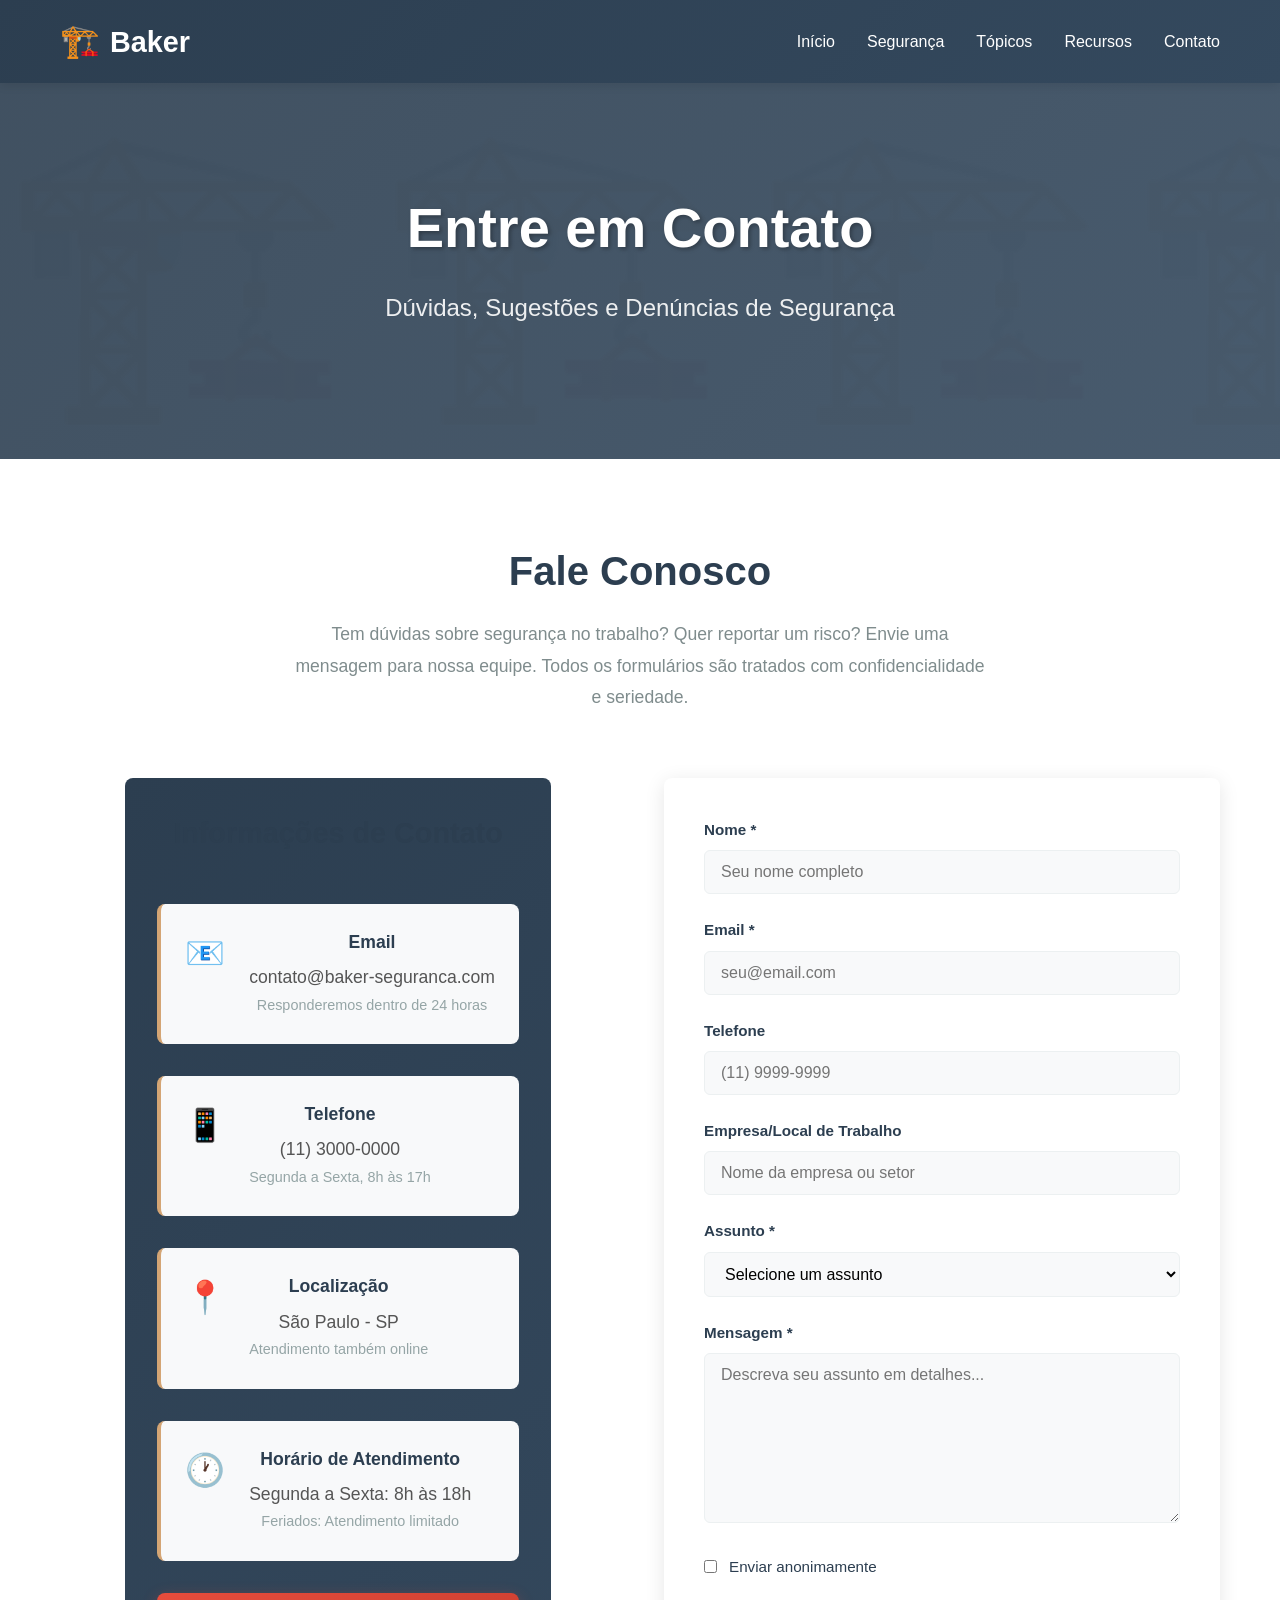
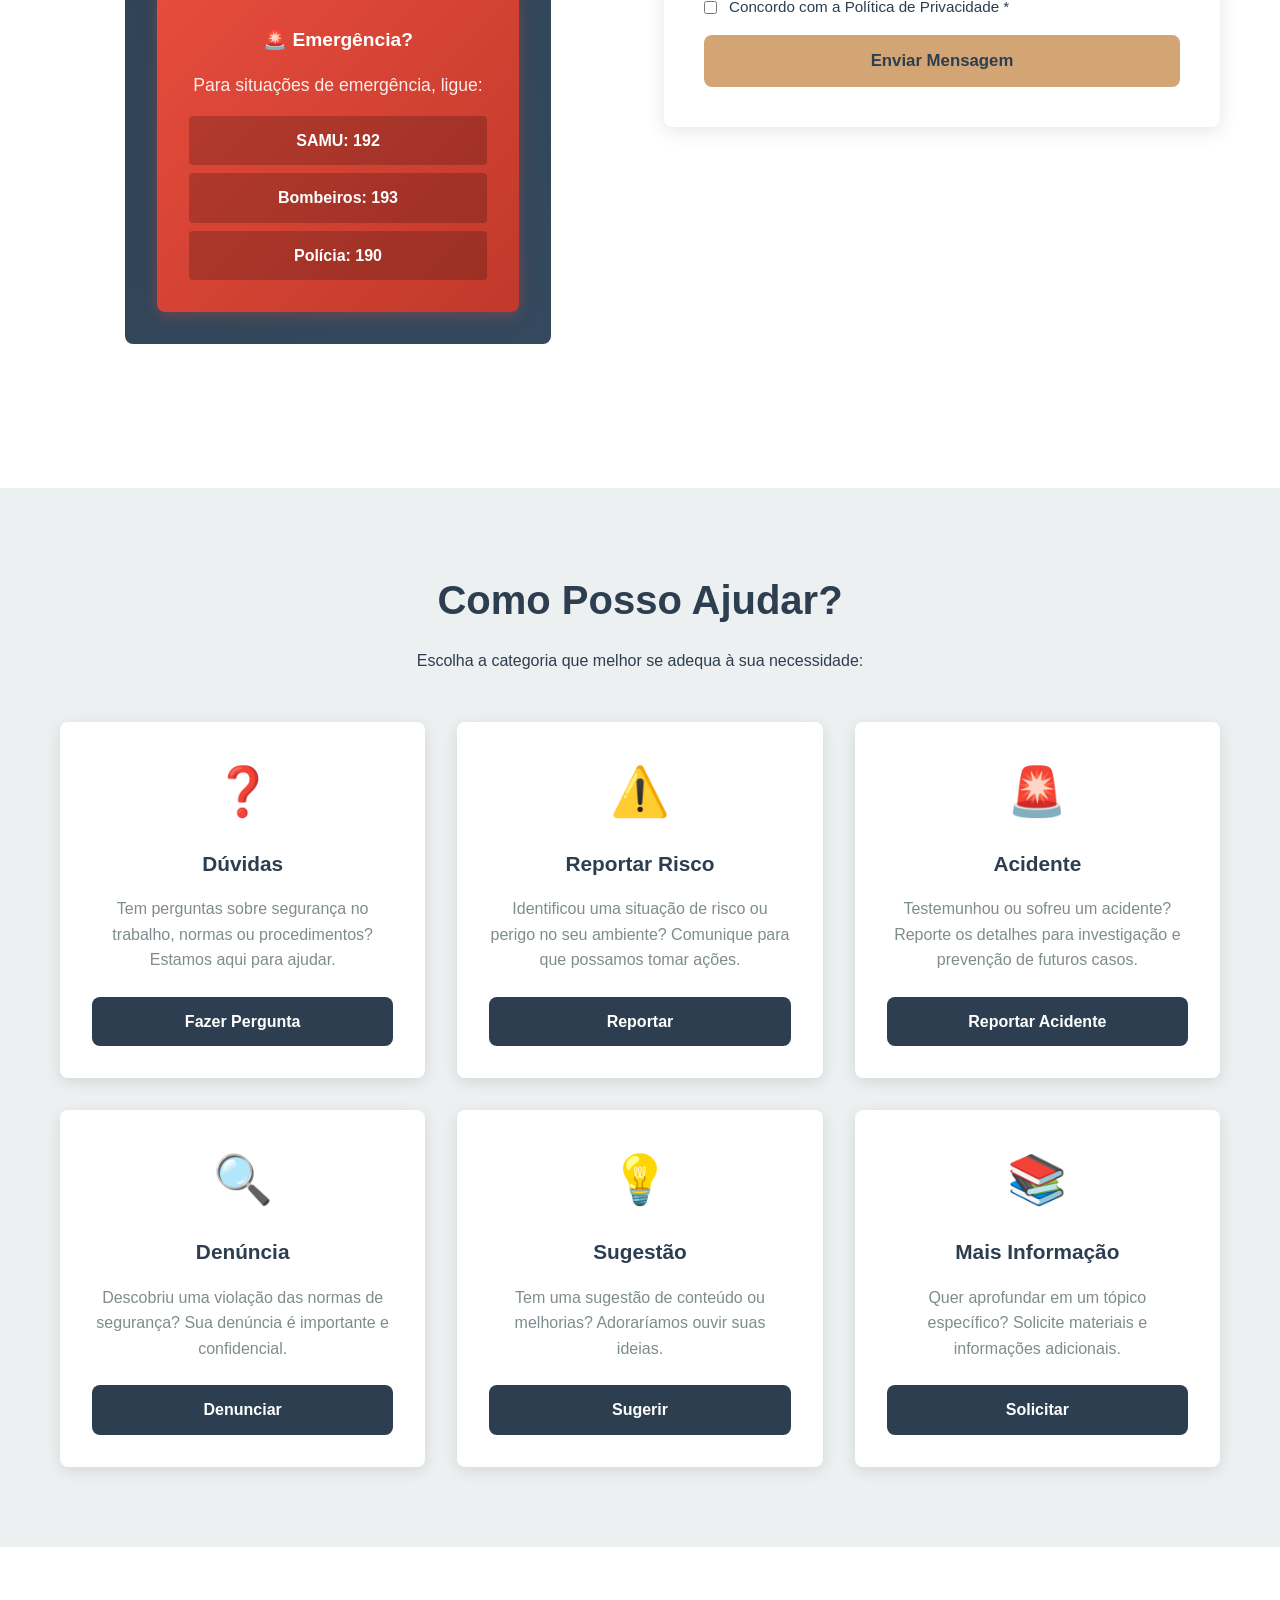
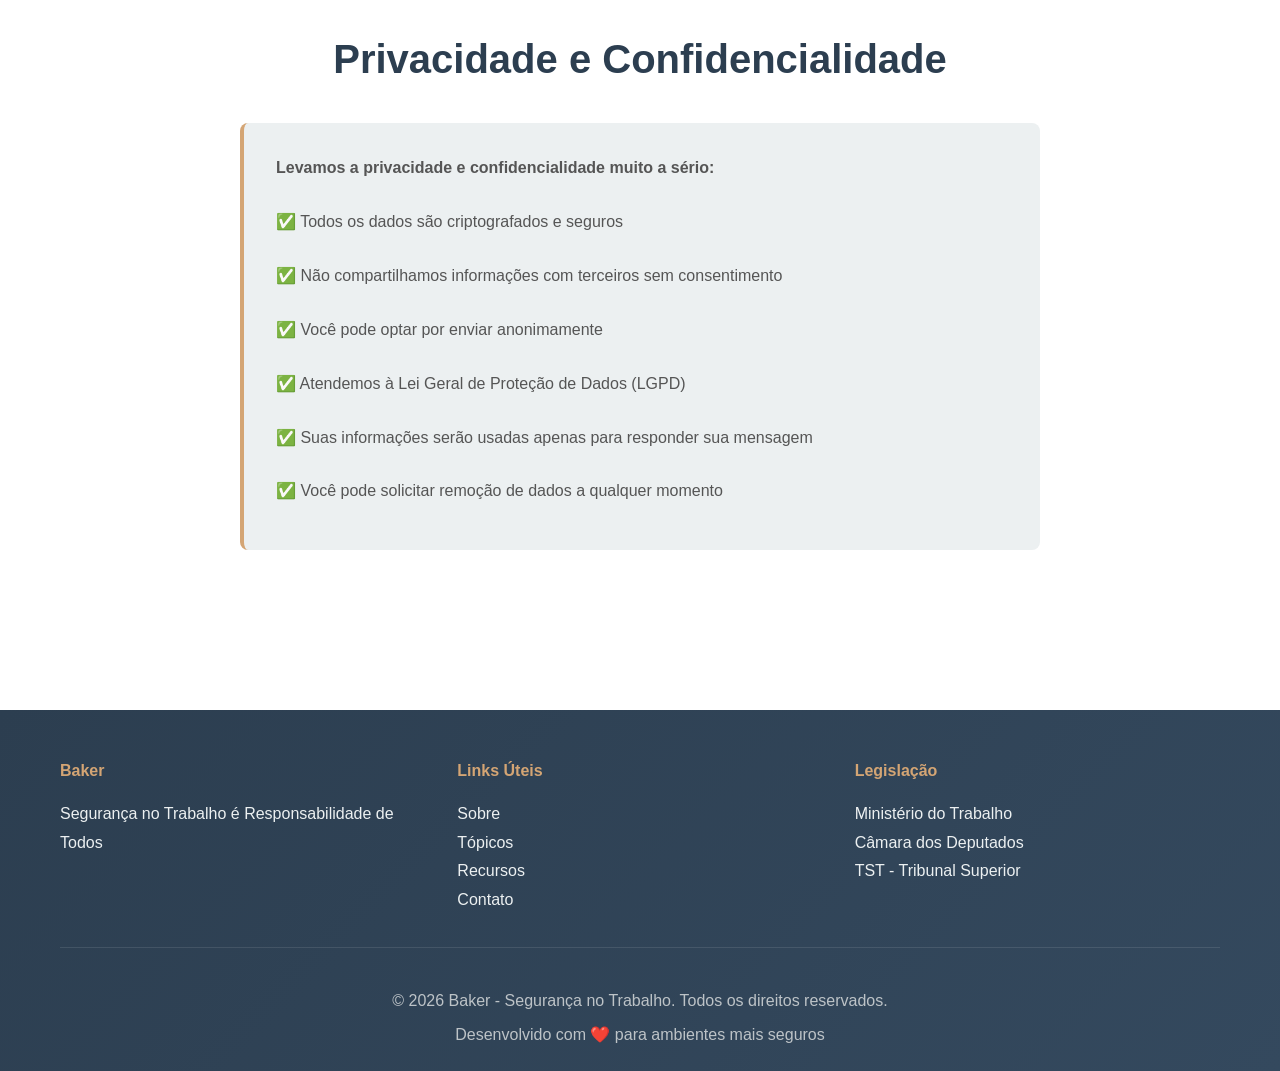
==== contato.html @ dd9f5e6d "Criar página de contato com formulário e informações" ====
<!DOCTYPE html>
<html lang="pt-BR">
<head>
    <meta charset="UTF-8">
    <meta name="viewport" content="width=device-width, initial-scale=1.0">
    <meta name="description" content="Entre em Contato - Dúvidas, Denúncias e Sugestões sobre Segurança no Trabalho">
    <title>Contato | Baker</title>
    <link rel="stylesheet" href="styles.css">
    <link rel="icon" type="image/svg+xml" href="data:image/svg+xml,<svg xmlns='http://www.w3.org/2000/svg' viewBox='0 0 100 100'><text y='75' font-size='75' fill='%23d4a574'>🏗️</text></svg>">
</head>
<body>
    <!-- Navegação -->
    <nav class="navbar">
        <div class="container">
            <div class="nav-brand">
                <span class="logo-icon">🏗️</span>
                <h1>Baker</h1>
            </div>
            <ul class="nav-menu">
                <li><a href="index.html">Início</a></li>
                <li><a href="seguranca.html">Segurança</a></li>
                <li><a href="topicos.html">Tópicos</a></li>
                <li><a href="recursos.html">Recursos</a></li>
                <li><a href="contato.html">Contato</a></li>
            </ul>
        </div>
    </nav>

    <!-- Hero Section -->
    <section class="hero">
        <div class="hero-content">
            <h2>Entre em Contato</h2>
            <p>Dúvidas, Sugestões e Denúncias de Segurança</p>
        </div>
    </section>

    <!-- Conteúdo Principal -->
    <section class="contact-content">
        <div class="container">
            <div class="contact-intro">
                <h1>Fale Conosco</h1>
                <p>Tem dúvidas sobre segurança no trabalho? Quer reportar um risco? Envie uma mensagem para nossa equipe. Todos os formulários são tratados com confidencialidade e seriedade.</p>
            </div>

            <div class="contact-wrapper">
                <!-- Coluna de Contato -->
                <div class="contact-info">
                    <h2>Informações de Contato</h2>
                    
                    <div class="info-item">
                        <span class="info-icon">📧</span>
                        <div class="info-text">
                            <h3>Email</h3>
                            <p>contato@baker-seguranca.com</p>
                            <p class="small">Responderemos dentro de 24 horas</p>
                        </div>
                    </div>

                    <div class="info-item">
                        <span class="info-icon">📱</span>
                        <div class="info-text">
                            <h3>Telefone</h3>
                            <p>(11) 3000-0000</p>
                            <p class="small">Segunda a Sexta, 8h às 17h</p>
                        </div>
                    </div>

                    <div class="info-item">
                        <span class="info-icon">📍</span>
                        <div class="info-text">
                            <h3>Localização</h3>
                            <p>São Paulo - SP</p>
                            <p class="small">Atendimento também online</p>
                        </div>
                    </div>

                    <div class="info-item">
                        <span class="info-icon">🕐</span>
                        <div class="info-text">
                            <h3>Horário de Atendimento</h3>
                            <p>Segunda a Sexta: 8h às 18h</p>
                            <p class="small">Feriados: Atendimento limitado</p>
                        </div>
                    </div>

                    <div class="info-emergency">
                        <h3>🚨 Emergência?</h3>
                        <p>Para situações de emergência, ligue:</p>
                        <div class="emergency-numbers">
                            <div><strong>SAMU:</strong> 192</div>
                            <div><strong>Bombeiros:</strong> 193</div>
                            <div><strong>Polícia:</strong> 190</div>
                        </div>
                    </div>
                </div>

                <!-- Formulário de Contato -->
                <div class="contact-form-wrapper">
                    <form id="contactForm" class="contact-form" onsubmit="handleFormSubmit(event)">
                        <div class="form-group">
                            <label for="name">Nome *</label>
                            <input 
                                type="text" 
                                id="name" 
                                name="name" 
                                placeholder="Seu nome completo" 
                                required
                            >
                        </div>

                        <div class="form-group">
                            <label for="email">Email *</label>
                            <input 
                                type="email" 
                                id="email" 
                                name="email" 
                                placeholder="seu@email.com" 
                                required
                            >
                        </div>

                        <div class="form-group">
                            <label for="phone">Telefone</label>
                            <input 
                                type="tel" 
                                id="phone" 
                                name="phone" 
                                placeholder="(11) 9999-9999"
                            >
                        </div>

                        <div class="form-group">
                            <label for="company">Empresa/Local de Trabalho</label>
                            <input 
                                type="text" 
                                id="company" 
                                name="company" 
                                placeholder="Nome da empresa ou setor"
                            >
                        </div>

                        <div class="form-group">
                            <label for="subject">Assunto *</label>
                            <select id="subject" name="subject" required>
                                <option value="">Selecione um assunto</option>
                                <option value="duvida">Dúvida sobre Segurança</option>
                                <option value="risco">Reportar Risco/Perigo</option>
                                <option value="acidente">Relatar Acidente</option>
                                <option value="denuncia">Denúncia de Irregularidade</option>
                                <option value="sugestao">Sugestão de Conteúdo</option>
                                <option value="informacao">Solicitar Informação</option>
                                <option value="outro">Outro</option>
                            </select>
                        </div>

                        <div class="form-group">
                            <label for="message">Mensagem *</label>
                            <textarea 
                                id="message" 
                                name="message" 
                                placeholder="Descreva seu assunto em detalhes..." 
                                rows="8"
                                required
                            ></textarea>
                        </div>

                        <div class="form-group checkbox">
                            <input 
                                type="checkbox" 
                                id="anonymous" 
                                name="anonymous"
                            >
                            <label for="anonymous">Enviar anonimamente</label>
                        </div>

                        <div class="form-group checkbox">
                            <input 
                                type="checkbox" 
                                id="privacy" 
                                name="privacy" 
                                required
                            >
                            <label for="privacy">Concordo com a Política de Privacidade *</label>
                        </div>

                        <button type="submit" class="btn btn-primary btn-submit">Enviar Mensagem</button>
                    </form>

                    <div id="successMessage" class="success-message" style="display: none;">
                        <h3>✅ Mensagem Enviada com Sucesso!</h3>
                        <p>Obrigado pelo contato. Responderemos em breve.</p>
                    </div>
                </div>
            </div>
        </div>
    </section>

    <!-- Tipos de Contato -->
    <section class="contact-types">
        <div class="container">
            <h2>Como Posso Ajudar?</h2>
            <p class="intro-text">Escolha a categoria que melhor se adequa à sua necessidade:</p>

            <div class="contact-types-grid">
                <div class="contact-type-card">
                    <span class="type-icon">❓</span>
                    <h3>Dúvidas</h3>
                    <p>Tem perguntas sobre segurança no trabalho, normas ou procedimentos? Estamos aqui para ajudar.</p>
                    <a href="#contactForm" class="btn btn-secondary">Fazer Pergunta</a>
                </div>

                <div class="contact-type-card">
                    <span class="type-icon">⚠️</span>
                    <h3>Reportar Risco</h3>
                    <p>Identificou uma situação de risco ou perigo no seu ambiente? Comunique para que possamos tomar ações.</p>
                    <a href="#contactForm" class="btn btn-secondary">Reportar</a>
                </div>

                <div class="contact-type-card">
                    <span class="type-icon">🚨</span>
                    <h3>Acidente</h3>
                    <p>Testemunhou ou sofreu um acidente? Reporte os detalhes para investigação e prevenção de futuros casos.</p>
                    <a href="#contactForm" class="btn btn-secondary">Reportar Acidente</a>
                </div>

                <div class="contact-type-card">
                    <span class="type-icon">🔍</span>
                    <h3>Denúncia</h3>
                    <p>Descobriu uma violação das normas de segurança? Sua denúncia é importante e confidencial.</p>
                    <a href="#contactForm" class="btn btn-secondary">Denunciar</a>
                </div>

                <div class="contact-type-card">
                    <span class="type-icon">💡</span>
                    <h3>Sugestão</h3>
                    <p>Tem uma sugestão de conteúdo ou melhorias? Adoraríamos ouvir suas ideias.</p>
                    <a href="#contactForm" class="btn btn-secondary">Sugerir</a>
                </div>

                <div class="contact-type-card">
                    <span class="type-icon">📚</span>
                    <h3>Mais Informação</h3>
                    <p>Quer aprofundar em um tópico específico? Solicite materiais e informações adicionais.</p>
                    <a href="#contactForm" class="btn btn-secondary">Solicitar</a>
                </div>
            </div>
        </div>
    </section>

    <!-- Política de Privacidade -->
    <section class="privacy-section">
        <div class="container">
            <h2>Privacidade e Confidencialidade</h2>
            <div class="privacy-content">
                <p>Levamos a privacidade e confidencialidade muito a sério:</p>
                <ul>
                    <li>✅ Todos os dados são criptografados e seguros</li>
                    <li>✅ Não compartilhamos informações com terceiros sem consentimento</li>
                    <li>✅ Você pode optar por enviar anonimamente</li>
                    <li>✅ Atendemos à Lei Geral de Proteção de Dados (LGPD)</li>
                    <li>✅ Suas informações serão usadas apenas para responder sua mensagem</li>
                    <li>✅ Você pode solicitar remoção de dados a qualquer momento</li>
                </ul>
            </div>
        </div>
    </section>

    <!-- Footer -->
    <footer class="footer">
        <div class="container">
            <div class="footer-content">
                <div class="footer-section">
                    <h4>Baker</h4>
                    <p>Segurança no Trabalho é Responsabilidade de Todos</p>
                </div>
                
                <div class="footer-section">
                    <h4>Links Úteis</h4>
                    <ul>
                        <li><a href="index.html">Sobre</a></li>
                        <li><a href="topicos.html">Tópicos</a></li>
                        <li><a href="recursos.html">Recursos</a></li>
                        <li><a href="contato.html">Contato</a></li>
                    </ul>
                </div>
                
                <div class="footer-section">
                    <h4>Legislação</h4>
                    <ul>
                        <li><a href="https://www.gov.br/trabalho" target="_blank">Ministério do Trabalho</a></li>
                        <li><a href="https://www.camara.leg.br" target="_blank">Câmara dos Deputados</a></li>
                        <li><a href="https://www.tst.jus.br" target="_blank">TST - Tribunal Superior</a></li>
                    </ul>
                </div>
            </div>
            
            <div class="footer-bottom">
                <p>&copy; 2026 Baker - Segurança no Trabalho. Todos os direitos reservados.</p>
                <p>Desenvolvido com ❤️ para ambientes mais seguros</p>
            </div>
        </div>
    </footer>

    <style>
        .contact-content {
            padding: 80px 20px;
            background: white;
        }

        .contact-intro {
            text-align: center;
            margin-bottom: 4rem;
        }

        .contact-intro h1 {
            font-size: 2.5rem;
            color: var(--secondary-color);
            margin-bottom: 1rem;
        }

        .contact-intro p {
            font-size: 1.1rem;
            color: #7f8c8d;
            max-width: 700px;
            margin: 0 auto;
            line-height: 1.8;
        }

        .contact-wrapper {
            display: grid;
            grid-template-columns: 1fr 1fr;
            gap: 3rem;
            margin-bottom: 4rem;
        }

        .contact-info {
            display: flex;
            flex-direction: column;
            gap: 2rem;
        }

        .contact-info h2 {
            font-size: 1.8rem;
            color: var(--secondary-color);
            margin-bottom: 1rem;
        }

        .info-item {
            display: flex;
            gap: 1.5rem;
            padding: 1.5rem;
            background: #f8f9fa;
            border-radius: var(--border-radius);
            border-left: 4px solid var(--primary-color);
            transition: var(--transition);
        }

        .info-item:hover {
            background: #ecf0f1;
            transform: translateX(5px);
        }

        .info-icon {
            font-size: 2rem;
            flex-shrink: 0;
        }

        .info-text h3 {
            color: var(--secondary-color);
            margin-bottom: 0.5rem;
            font-size: 1.1rem;
        }

        .info-text p {
            color: #555;
            margin: 0.25rem 0;
            line-height: 1.5;
        }

        .info-text .small {
            font-size: 0.9rem;
            color: #95a5a6;
        }

        .info-emergency {
            background: linear-gradient(135deg, #e74c3c, #c0392b);
            color: white;
            padding: 2rem;
            border-radius: var(--border-radius);
            box-shadow: 0 4px 15px rgba(231, 76, 60, 0.3);
        }

        .info-emergency h3 {
            color: white;
            margin-bottom: 1rem;
            font-size: 1.2rem;
        }

        .info-emergency p {
            color: rgba(255, 255, 255, 0.9);
            margin-bottom: 1rem;
        }

        .emergency-numbers {
            display: flex;
            flex-direction: column;
            gap: 0.5rem;
        }

        .emergency-numbers div {
            background: rgba(0, 0, 0, 0.2);
            padding: 0.75rem;
            border-radius: 4px;
            font-weight: 600;
        }

        .contact-form-wrapper {
            position: relative;
        }

        .contact-form {
            background: white;
            padding: 2.5rem;
            border-radius: var(--border-radius);
            box-shadow: 0 4px 20px rgba(0, 0, 0, 0.1);
        }

        .form-group {
            margin-bottom: 1.5rem;
        }

        .form-group label {
            display: block;
            margin-bottom: 0.5rem;
            color: var(--secondary-color);
            font-weight: 600;
            font-size: 0.95rem;
        }

        .form-group input,
        .form-group textarea,
        .form-group select {
            width: 100%;
            padding: 0.75rem 1rem;
            border: 1px solid #ecf0f1;
            border-radius: 6px;
            font-family: inherit;
            font-size: 1rem;
            transition: var(--transition);
            background: #f8f9fa;
        }

        .form-group input:focus,
        .form-group textarea:focus,
        .form-group select:focus {
            outline: none;
            border-color: var(--primary-color);
            background: white;
            box-shadow: 0 0 0 3px rgba(212, 165, 116, 0.1);
        }

        .form-group.checkbox {
            display: flex;
            align-items: center;
            gap: 0.75rem;
            margin-bottom: 1rem;
        }

        .form-group.checkbox input {
            width: auto;
            margin: 0;
            cursor: pointer;
        }

        .form-group.checkbox label {
            margin: 0;
            cursor: pointer;
            font-weight: 400;
        }

        .btn-submit {
            width: 100%;
            padding: 1rem;
            font-size: 1.05rem;
            font-weight: 600;
            cursor: pointer;
        }

        .success-message {
            background: linear-gradient(135deg, #2ecc71, #27ae60);
            color: white;
            padding: 2rem;
            border-radius: var(--border-radius);
            text-align: center;
            animation: slideIn 0.5s ease-out;
        }

        .success-message h3 {
            font-size: 1.5rem;
            margin-bottom: 0.5rem;
            color: white;
        }

        .success-message p {
            margin: 0;
            font-size: 1rem;
        }

        .contact-types {
            padding: 80px 20px;
            background: var(--light-bg);
        }

        .contact-types h2 {
            text-align: center;
            font-size: 2.5rem;
            color: var(--secondary-color);
            margin-bottom: 1rem;
        }

        .contact-types .intro-text {
            text-align: center;
            max-width: 700px;
            margin: 0 auto 3rem;
        }

        .contact-types-grid {
            display: grid;
            grid-template-columns: repeat(auto-fit, minmax(300px, 1fr));
            gap: 2rem;
        }

        .contact-type-card {
            background: white;
            padding: 2rem;
            border-radius: var(--border-radius);
            box-shadow: 0 4px 15px rgba(0, 0, 0, 0.1);
            text-align: center;
            transition: var(--transition);
            display: flex;
            flex-direction: column;
        }

        .contact-type-card:hover {
            transform: translateY(-5px);
            box-shadow: 0 8px 25px rgba(0, 0, 0, 0.15);
        }

        .type-icon {
            font-size: 3rem;
            display: block;
            margin-bottom: 1rem;
        }

        .contact-type-card h3 {
            color: var(--secondary-color);
            margin-bottom: 1rem;
            font-size: 1.3rem;
        }

        .contact-type-card p {
            color: #7f8c8d;
            margin-bottom: 1.5rem;
            flex-grow: 1;
            line-height: 1.6;
        }

        .privacy-section {
            padding: 80px 20px;
            background: white;
        }

        .privacy-section h2 {
            text-align: center;
            font-size: 2.5rem;
            color: var(--secondary-color);
            margin-bottom: 2rem;
        }

        .privacy-content {
            max-width: 800px;
            margin: 0 auto;
            background: var(--light-bg);
            padding: 2rem;
            border-radius: var(--border-radius);
            border-left: 4px solid var(--primary-color);
        }

        .privacy-content p {
            color: #555;
            margin-bottom: 1rem;
            font-weight: 600;
        }

        .privacy-content ul {
            list-style: none;
            padding: 0;
            margin: 0;
        }

        .privacy-content li {
            padding: 0.75rem 0;
            color: #555;
            line-height: 1.8;
            border-bottom: 1px solid #ecf0f1;
        }

        .privacy-content li:last-child {
            border-bottom: none;
        }

        @keyframes slideIn {
            from {
                opacity: 0;
                transform: translateY(-20px);
            }
            to {
                opacity: 1;
                transform: translateY(0);
            }
        }

        @media (max-width: 1024px) {
            .contact-wrapper {
                grid-template-columns: 1fr;
            }
        }

        @media (max-width: 768px) {
            .contact-intro h1 {
                font-size: 1.8rem;
            }

            .contact-types h2 {
                font-size: 2rem;
            }

            .contact-form {
                padding: 1.5rem;
            }
        }
    </style>

    <script>
        function handleFormSubmit(event) {
            event.preventDefault();
            
            // Validar formulário
            const form = document.getElementById('contactForm');
            const name = document.getElementById('name').value;
            const email = document.getElementById('email').value;
            const subject = document.getElementById('subject').value;
            const message = document.getElementById('message').value;
            const privacy = document.getElementById('privacy').checked;

            if (!name || !email || !subject || !message) {
                alert('Por favor, preencha todos os campos obrigatórios!');
                return;
            }

            if (!privacy) {
                alert('Você precisa aceitar a Política de Privacidade!');
                return;
            }

            // Simular envio
            console.log('Formulário enviado:', {
                name,
                email,
                subject,
                message
            });

            // Mostrar mensagem de sucesso
            form.style.display = 'none';
            document.getElementById('successMessage').style.display = 'block';

            // Limpar formulário após 3 segundos
            setTimeout(() => {
                form.reset();
                form.style.display = 'block';
                document.getElementById('successMessage').style.display = 'none';
            }, 5000);
        }
    </script>

    <script src="script.js"></script>
</body>
</html>
---- styles.css ----
/* Estilos Globais */
* {
    margin: 0;
    padding: 0;
    box-sizing: border-box;
}

:root {
    --primary-color: #d4a574;
    --secondary-color: #2c3e50;
    --accent-color: #e74c3c;
    --light-bg: #ecf0f1;
    --dark-text: #2c3e50;
    --light-text: #ffffff;
    --border-radius: 8px;
    --transition: all 0.3s ease;
}

html {
    scroll-behavior: smooth;
}

body {
    font-family: 'Segoe UI', Tahoma, Geneva, Verdana, sans-serif;
    line-height: 1.6;
    color: var(--dark-text);
    background-color: #ffffff;
}

.container {
    max-width: 1200px;
    margin: 0 auto;
    padding: 0 20px;
}

/* Navegação */
.navbar {
    background: linear-gradient(135deg, var(--secondary-color), #34495e);
    color: var(--light-text);
    padding: 1rem 0;
    position: sticky;
    top: 0;
    z-index: 100;
    box-shadow: 0 2px 10px rgba(0, 0, 0, 0.1);
}

.navbar .container {
    display: flex;
    justify-content: space-between;
    align-items: center;
}

.nav-brand {
    display: flex;
    align-items: center;
    gap: 10px;
    font-weight: bold;
}

.logo-icon {
    font-size: 2rem;
}

.nav-brand h1 {
    font-size: 1.8rem;
    margin: 0;
}

.nav-menu {
    display: flex;
    list-style: none;
    gap: 2rem;
}

.nav-menu a {
    color: var(--light-text);
    text-decoration: none;
    transition: var(--transition);
    font-weight: 500;
}

.nav-menu a:hover {
    color: var(--primary-color);
    text-shadow: 0 0 10px rgba(212, 165, 116, 0.5);
}

/* Hero Section */
.hero {
    background: linear-gradient(135deg, var(--secondary-color), #34495e);
    color: var(--light-text);
    padding: 100px 20px;
    text-align: center;
    background-image: 
        linear-gradient(135deg, rgba(44, 62, 80, 0.9), rgba(52, 73, 94, 0.9)),
        url("data:image/svg+xml,%3Csvg xmlns='http://www.w3.org/2000/svg' viewBox='0 0 100 100'%3E%3Ctext y='75' font-size='75' fill='%23d4a574' opacity='0.1'%3E🏗️%3C/text%3E%3C/svg%3E");
}

.hero-content h2 {
    font-size: 3.5rem;
    margin-bottom: 1rem;
    text-shadow: 2px 2px 4px rgba(0, 0, 0, 0.3);
}

.hero-content p {
    font-size: 1.5rem;
    margin-bottom: 2rem;
    opacity: 0.9;
}

/* Botões */
.btn {
    display: inline-block;
    padding: 12px 30px;
    border-radius: var(--border-radius);
    text-decoration: none;
    font-weight: 600;
    transition: var(--transition);
    border: none;
    cursor: pointer;
    font-size: 1rem;
}

.btn-primary {
    background: var(--primary-color);
    color: var(--dark-text);
}

.btn-primary:hover {
    background: #e8c4a0;
    transform: translateY(-2px);
    box-shadow: 0 5px 15px rgba(212, 165, 116, 0.3);
}

.btn-secondary {
    background: var(--secondary-color);
    color: var(--light-text);
}

.btn-secondary:hover {
    background: #34495e;
    transform: translateY(-2px);
}

/* Seção Intro */
.intro {
    padding: 80px 20px;
    background: linear-gradient(to bottom, #ffffff, var(--light-bg));
}

.intro h2 {
    text-align: center;
    font-size: 2.5rem;
    margin-bottom: 2rem;
    color: var(--secondary-color);
}

.intro p {
    text-align: center;
    font-size: 1.1rem;
    max-width: 700px;
    margin: 0 auto 3rem;
    line-height: 1.8;
}

/* Stats */
.stats {
    display: grid;
    grid-template-columns: repeat(auto-fit, minmax(250px, 1fr));
    gap: 2rem;
    margin-top: 3rem;
}

.stat-card {
    background: white;
    padding: 2rem;
    border-radius: var(--border-radius);
    text-align: center;
    box-shadow: 0 4px 15px rgba(0, 0, 0, 0.1);
    transition: var(--transition);
    border-top: 4px solid var(--primary-color);
}

.stat-card:hover {
    transform: translateY(-5px);
    box-shadow: 0 8px 25px rgba(0, 0, 0, 0.15);
}

.stat-card h3 {
    font-size: 2.5rem;
    color: var(--primary-color);
    margin-bottom: 0.5rem;
}

.stat-card p {
    color: #7f8c8d;
    font-size: 0.95rem;
}

/* Tópicos */
.topics {
    padding: 80px 20px;
    background: var(--light-bg);
}

.topics h2 {
    text-align: center;
    font-size: 2.5rem;
    margin-bottom: 3rem;
    color: var(--secondary-color);
}

.topics-grid {
    display: grid;
    grid-template-columns: repeat(auto-fit, minmax(320px, 1fr));
    gap: 2rem;
}

.topic-card {
    background: white;
    padding: 2rem;
    border-radius: var(--border-radius);
    box-shadow: 0 4px 15px rgba(0, 0, 0, 0.1);
    transition: var(--transition);
}

.topic-card:hover {
    transform: translateY(-10px);
    box-shadow: 0 10px 30px rgba(0, 0, 0, 0.15);
    border-left: 4px solid var(--primary-color);
}

.topic-icon {
    font-size: 3rem;
    display: block;
    margin-bottom: 1rem;
}

.topic-card h3 {
    color: var(--secondary-color);
    margin-bottom: 1rem;
    font-size: 1.3rem;
}

.topic-card p {
    color: #7f8c8d;
    margin-bottom: 1rem;
    line-height: 1.6;
}

.topic-card ul {
    list-style: none;
    padding-left: 0;
}

.topic-card li {
    padding: 0.5rem 0;
    padding-left: 1.5rem;
    position: relative;
    color: #555;
}

.topic-card li:before {
    content: "✓";
    position: absolute;
    left: 0;
    color: var(--primary-color);
    font-weight: bold;
}

/* Checklist */
.checklist {
    padding: 80px 20px;
    background: white;
}

.checklist h2 {
    text-align: center;
    font-size: 2.5rem;
    margin-bottom: 3rem;
    color: var(--secondary-color);
}

.checklist-content {
    max-width: 600px;
    margin: 0 auto;
    background: var(--light-bg);
    padding: 2rem;
    border-radius: var(--border-radius);
    box-shadow: 0 4px 15px rgba(0, 0, 0, 0.1);
}

.checklist-item {
    display: flex;
    align-items: center;
    margin-bottom: 1.5rem;
    padding: 1rem;
    background: white;
    border-radius: 6px;
    transition: var(--transition);
}

.checklist-item:hover {
    background: #f8f9fa;
}

.checklist-item input[type="checkbox"] {
    width: 20px;
    height: 20px;
    margin-right: 1rem;
    cursor: pointer;
    accent-color: var(--primary-color);
}

.checklist-item label {
    cursor: pointer;
    flex: 1;
    font-weight: 500;
}

/* Recursos */
.resources {
    padding: 80px 20px;
    background: linear-gradient(to bottom, var(--light-bg), white);
}

.resources h2 {
    text-align: center;
    font-size: 2.5rem;
    margin-bottom: 3rem;
    color: var(--secondary-color);
}

.resources-grid {
    display: grid;
    grid-template-columns: repeat(auto-fit, minmax(280px, 1fr));
    gap: 2rem;
}

.resource-card {
    background: white;
    padding: 2rem;
    border-radius: var(--border-radius);
    box-shadow: 0 4px 15px rgba(0, 0, 0, 0.1);
    text-align: center;
    transition: var(--transition);
}

.resource-card:hover {
    transform: translateY(-5px);
    box-shadow: 0 8px 25px rgba(0, 0, 0, 0.15);
}

.resource-card h3 {
    color: var(--secondary-color);
    margin-bottom: 1rem;
    font-size: 1.2rem;
}

.resource-card p {
    color: #7f8c8d;
    margin-bottom: 1.5rem;
    line-height: 1.6;
}

/* Dicas */
.tips {
    padding: 80px 20px;
    background: var(--light-bg);
}

.tips h2 {
    text-align: center;
    font-size: 2.5rem;
    margin-bottom: 3rem;
    color: var(--secondary-color);
}

.tips-list {
    display: grid;
    grid-template-columns: repeat(auto-fit, minmax(300px, 1fr));
    gap: 2rem;
    max-width: 1200px;
    margin: 0 auto;
}

.tip {
    background: white;
    padding: 2rem;
    border-radius: var(--border-radius);
    border-left: 4px solid var(--primary-color);
    box-shadow: 0 4px 15px rgba(0, 0, 0, 0.1);
    transition: var(--transition);
}

.tip:hover {
    transform: translateX(10px);
}

.tip strong {
    color: var(--secondary-color);
    display: block;
    margin-bottom: 0.5rem;
    font-size: 1.1rem;
}

.tip p {
    color: #7f8c8d;
    line-height: 1.6;
}

/* Contato */
.contact {
    padding: 80px 20px;
    background: white;
}

.contact h2 {
    text-align: center;
    font-size: 2.5rem;
    margin-bottom: 1rem;
    color: var(--secondary-color);
}

.contact > .container > p {
    text-align: center;
    font-size: 1.1rem;
    margin-bottom: 3rem;
    color: #7f8c8d;
}

.contact-form {
    max-width: 600px;
    margin: 0 auto 3rem;
    background: var(--light-bg);
    padding: 2rem;
    border-radius: var(--border-radius);
    box-shadow: 0 4px 15px rgba(0, 0, 0, 0.1);
}

.form-group {
    margin-bottom: 1.5rem;
}

.form-group label {
    display: block;
    margin-bottom: 0.5rem;
    font-weight: 600;
    color: var(--secondary-color);
}

.form-group input,
.form-group select,
.form-group textarea {
    width: 100%;
    padding: 0.75rem;
    border: 2px solid #ddd;
    border-radius: 6px;
    font-size: 1rem;
    font-family: inherit;
    transition: var(--transition);
}

.form-group input:focus,
.form-group select:focus,
.form-group textarea:focus {
    outline: none;
    border-color: var(--primary-color);
    box-shadow: 0 0 0 3px rgba(212, 165, 116, 0.1);
}

.contact-form button {
    width: 100%;
}

.contact-info {
    max-width: 600px;
    margin: 0 auto;
    background: linear-gradient(135deg, var(--secondary-color), #34495e);
    color: white;
    padding: 2rem;
    border-radius: var(--border-radius);
    text-align: center;
}

.contact-info h3 {
    margin-bottom: 1.5rem;
    font-size: 1.5rem;
}

.contact-info p {
    margin: 0.5rem 0;
    font-size: 1.1rem;
}

/* Footer */
.footer {
    background: linear-gradient(135deg, var(--secondary-color), #34495e);
    color: var(--light-text);
    padding: 3rem 20px 1rem;
    margin-top: 5rem;
}

.footer-content {
    display: grid;
    grid-template-columns: repeat(auto-fit, minmax(250px, 1fr));
    gap: 2rem;
    margin-bottom: 2rem;
}

.footer-section h4 {
    margin-bottom: 1rem;
    color: var(--primary-color);
}

.footer-section p,
.footer-section li {
    color: #ecf0f1;
    line-height: 1.8;
}

.footer-section ul {
    list-style: none;
}

.footer-section a {
    color: #ecf0f1;
    text-decoration: none;
    transition: var(--transition);
}

.footer-section a:hover {
    color: var(--primary-color);
}

.footer-bottom {
    text-align: center;
    padding-top: 2rem;
    border-top: 1px solid rgba(255, 255, 255, 0.1);
    color: #bdc3c7;
}

.footer-bottom p {
    margin: 0.5rem 0;
}

/* Responsivo */
@media (max-width: 768px) {
    .nav-menu {
        gap: 1rem;
        font-size: 0.9rem;
    }

    .hero-content h2 {
        font-size: 2rem;
    }

    .hero-content p {
        font-size: 1.1rem;
    }

    .intro h2,
    .topics h2,
    .checklist h2,
    .resources h2,
    .tips h2,
    .contact h2 {
        font-size: 1.8rem;
    }

    .stat-card,
    .topic-card,
    .resource-card {
        padding: 1.5rem;
    }

    .tips-list {
        grid-template-columns: 1fr;
    }

    .footer-content {
        grid-template-columns: 1fr;
        text-align: center;
    }
}

@media (max-width: 480px) {
    .nav-menu {
        flex-direction: column;
        gap: 0.5rem;
    }

    .hero-content h2 {
        font-size: 1.5rem;
    }

    .hero-content p {
        font-size: 1rem;
    }

    .btn {
        padding: 10px 20px;
        font-size: 0.9rem;
    }

    .stat-card h3 {
        font-size: 1.8rem;
    }
}

/* Animações */
@keyframes fadeInUp {
    from {
        opacity: 0;
        transform: translateY(30px);
    }
    to {
        opacity: 1;
        transform: translateY(0);
    }
}

.topic-card,
.stat-card,
.resource-card,
.tip {
    animation: fadeInUp 0.6s ease-out;
}

/* Scroll Animation */
.topic-card:nth-child(1) { animation-delay: 0.1s; }
.topic-card:nth-child(2) { animation-delay: 0.2s; }
.topic-card:nth-child(3) { animation-delay: 0.3s; }
.topic-card:nth-child(4) { animation-delay: 0.4s; }
.topic-card:nth-child(5) { animation-delay: 0.5s; }
.topic-card:nth-child(6) { animation-delay: 0.6s; }
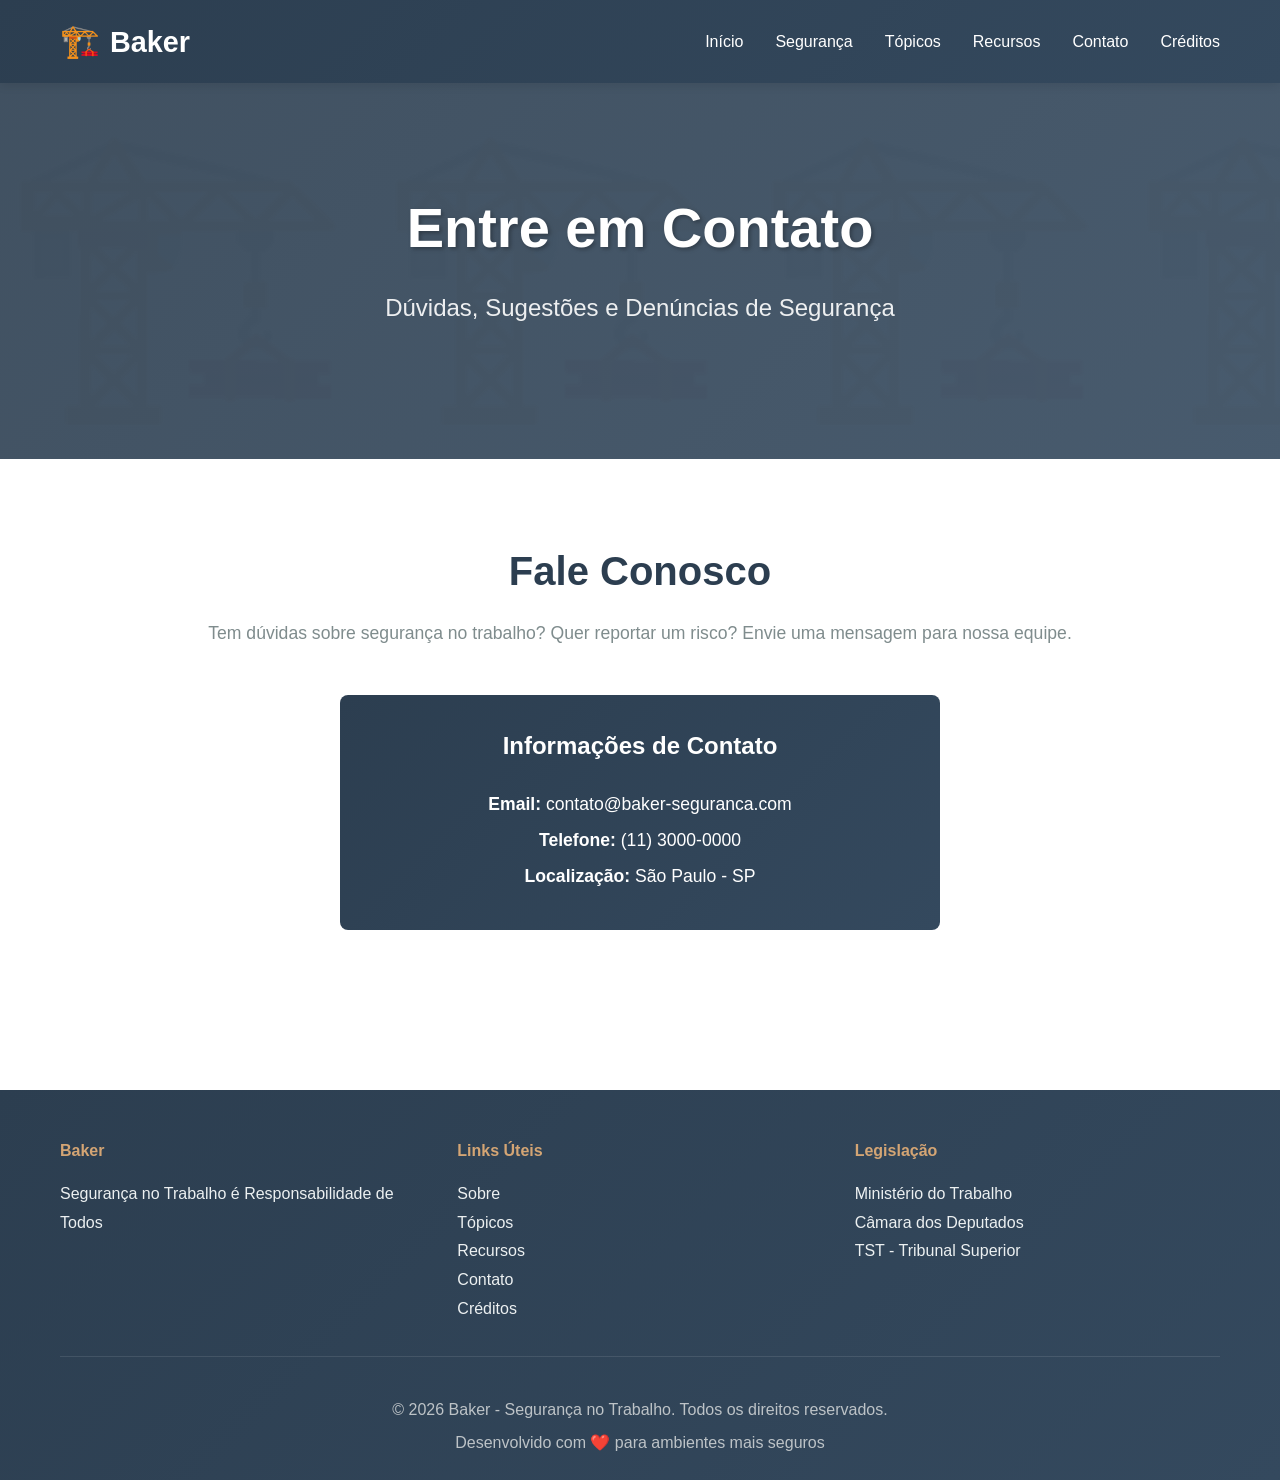
==== commit ecf42af3: "Adicionar link de créditos em todas as páginas HTML" ====
--- a/contato.html
+++ b/contato.html
@@ -22,6 +22,7 @@
                 <li><a href="topicos.html">Tópicos</a></li>
                 <li><a href="recursos.html">Recursos</a></li>
                 <li><a href="contato.html">Contato</a></li>
+                <li><a href="creditos.html">Créditos</a></li>
             </ul>
         </div>
     </nav>
@@ -35,232 +36,16 @@
     </section>
 
     <!-- Conteúdo Principal -->
-    <section class="contact-content">
+    <section class="contact">
         <div class="container">
-            <div class="contact-intro">
-                <h1>Fale Conosco</h1>
-                <p>Tem dúvidas sobre segurança no trabalho? Quer reportar um risco? Envie uma mensagem para nossa equipe. Todos os formulários são tratados com confidencialidade e seriedade.</p>
-            </div>
-
-            <div class="contact-wrapper">
-                <!-- Coluna de Contato -->
-                <div class="contact-info">
-                    <h2>Informações de Contato</h2>
-                    
-                    <div class="info-item">
-                        <span class="info-icon">📧</span>
-                        <div class="info-text">
-                            <h3>Email</h3>
-                            <p>contato@baker-seguranca.com</p>
-                            <p class="small">Responderemos dentro de 24 horas</p>
-                        </div>
-                    </div>
-
-                    <div class="info-item">
-                        <span class="info-icon">📱</span>
-                        <div class="info-text">
-                            <h3>Telefone</h3>
-                            <p>(11) 3000-0000</p>
-                            <p class="small">Segunda a Sexta, 8h às 17h</p>
-                        </div>
-                    </div>
-
-                    <div class="info-item">
-                        <span class="info-icon">📍</span>
-                        <div class="info-text">
-                            <h3>Localização</h3>
-                            <p>São Paulo - SP</p>
-                            <p class="small">Atendimento também online</p>
-                        </div>
-                    </div>
-
-                    <div class="info-item">
-                        <span class="info-icon">🕐</span>
-                        <div class="info-text">
-                            <h3>Horário de Atendimento</h3>
-                            <p>Segunda a Sexta: 8h às 18h</p>
-                            <p class="small">Feriados: Atendimento limitado</p>
-                        </div>
-                    </div>
-
-                    <div class="info-emergency">
-                        <h3>🚨 Emergência?</h3>
-                        <p>Para situações de emergência, ligue:</p>
-                        <div class="emergency-numbers">
-                            <div><strong>SAMU:</strong> 192</div>
-                            <div><strong>Bombeiros:</strong> 193</div>
-                            <div><strong>Polícia:</strong> 190</div>
-                        </div>
-                    </div>
-                </div>
-
-                <!-- Formulário de Contato -->
-                <div class="contact-form-wrapper">
-                    <form id="contactForm" class="contact-form" onsubmit="handleFormSubmit(event)">
-                        <div class="form-group">
-                            <label for="name">Nome *</label>
-                            <input 
-                                type="text" 
-                                id="name" 
-                                name="name" 
-                                placeholder="Seu nome completo" 
-                                required
-                            >
-                        </div>
-
-                        <div class="form-group">
-                            <label for="email">Email *</label>
-                            <input 
-                                type="email" 
-                                id="email" 
-                                name="email" 
-                                placeholder="seu@email.com" 
-                                required
-                            >
-                        </div>
-
-                        <div class="form-group">
-                            <label for="phone">Telefone</label>
-                            <input 
-                                type="tel" 
-                                id="phone" 
-                                name="phone" 
-                                placeholder="(11) 9999-9999"
-                            >
-                        </div>
-
-                        <div class="form-group">
-                            <label for="company">Empresa/Local de Trabalho</label>
-                            <input 
-                                type="text" 
-                                id="company" 
-                                name="company" 
-                                placeholder="Nome da empresa ou setor"
-                            >
-                        </div>
-
-                        <div class="form-group">
-                            <label for="subject">Assunto *</label>
-                            <select id="subject" name="subject" required>
-                                <option value="">Selecione um assunto</option>
-                                <option value="duvida">Dúvida sobre Segurança</option>
-                                <option value="risco">Reportar Risco/Perigo</option>
-                                <option value="acidente">Relatar Acidente</option>
-                                <option value="denuncia">Denúncia de Irregularidade</option>
-                                <option value="sugestao">Sugestão de Conteúdo</option>
-                                <option value="informacao">Solicitar Informação</option>
-                                <option value="outro">Outro</option>
-                            </select>
-                        </div>
-
-                        <div class="form-group">
-                            <label for="message">Mensagem *</label>
-                            <textarea 
-                                id="message" 
-                                name="message" 
-                                placeholder="Descreva seu assunto em detalhes..." 
-                                rows="8"
-                                required
-                            ></textarea>
-                        </div>
-
-                        <div class="form-group checkbox">
-                            <input 
-                                type="checkbox" 
-                                id="anonymous" 
-                                name="anonymous"
-                            >
-                            <label for="anonymous">Enviar anonimamente</label>
-                        </div>
-
-                        <div class="form-group checkbox">
-                            <input 
-                                type="checkbox" 
-                                id="privacy" 
-                                name="privacy" 
-                                required
-                            >
-                            <label for="privacy">Concordo com a Política de Privacidade *</label>
-                        </div>
-
-                        <button type="submit" class="btn btn-primary btn-submit">Enviar Mensagem</button>
-                    </form>
-
-                    <div id="successMessage" class="success-message" style="display: none;">
-                        <h3>✅ Mensagem Enviada com Sucesso!</h3>
-                        <p>Obrigado pelo contato. Responderemos em breve.</p>
-                    </div>
-                </div>
-            </div>
-        </div>
-    </section>
-
-    <!-- Tipos de Contato -->
-    <section class="contact-types">
-        <div class="container">
-            <h2>Como Posso Ajudar?</h2>
-            <p class="intro-text">Escolha a categoria que melhor se adequa à sua necessidade:</p>
-
-            <div class="contact-types-grid">
-                <div class="contact-type-card">
-                    <span class="type-icon">❓</span>
-                    <h3>Dúvidas</h3>
-                    <p>Tem perguntas sobre segurança no trabalho, normas ou procedimentos? Estamos aqui para ajudar.</p>
-                    <a href="#contactForm" class="btn btn-secondary">Fazer Pergunta</a>
-                </div>
-
-                <div class="contact-type-card">
-                    <span class="type-icon">⚠️</span>
-                    <h3>Reportar Risco</h3>
-                    <p>Identificou uma situação de risco ou perigo no seu ambiente? Comunique para que possamos tomar ações.</p>
-                    <a href="#contactForm" class="btn btn-secondary">Reportar</a>
-                </div>
-
-                <div class="contact-type-card">
-                    <span class="type-icon">🚨</span>
-                    <h3>Acidente</h3>
-                    <p>Testemunhou ou sofreu um acidente? Reporte os detalhes para investigação e prevenção de futuros casos.</p>
-                    <a href="#contactForm" class="btn btn-secondary">Reportar Acidente</a>
-                </div>
-
-                <div class="contact-type-card">
-                    <span class="type-icon">🔍</span>
-                    <h3>Denúncia</h3>
-                    <p>Descobriu uma violação das normas de segurança? Sua denúncia é importante e confidencial.</p>
-                    <a href="#contactForm" class="btn btn-secondary">Denunciar</a>
-                </div>
-
-                <div class="contact-type-card">
-                    <span class="type-icon">💡</span>
-                    <h3>Sugestão</h3>
-                    <p>Tem uma sugestão de conteúdo ou melhorias? Adoraríamos ouvir suas ideias.</p>
-                    <a href="#contactForm" class="btn btn-secondary">Sugerir</a>
-                </div>
-
-                <div class="contact-type-card">
-                    <span class="type-icon">📚</span>
-                    <h3>Mais Informação</h3>
-                    <p>Quer aprofundar em um tópico específico? Solicite materiais e informações adicionais.</p>
-                    <a href="#contactForm" class="btn btn-secondary">Solicitar</a>
-                </div>
-            </div>
-        </div>
-    </section>
-
-    <!-- Política de Privacidade -->
-    <section class="privacy-section">
-        <div class="container">
-            <h2>Privacidade e Confidencialidade</h2>
-            <div class="privacy-content">
-                <p>Levamos a privacidade e confidencialidade muito a sério:</p>
-                <ul>
-                    <li>✅ Todos os dados são criptografados e seguros</li>
-                    <li>✅ Não compartilhamos informações com terceiros sem consentimento</li>
-                    <li>✅ Você pode optar por enviar anonimamente</li>
-                    <li>✅ Atendemos à Lei Geral de Proteção de Dados (LGPD)</li>
-                    <li>✅ Suas informações serão usadas apenas para responder sua mensagem</li>
-                    <li>✅ Você pode solicitar remoção de dados a qualquer momento</li>
-                </ul>
+            <h2>Fale Conosco</h2>
+            <p>Tem dúvidas sobre segurança no trabalho? Quer reportar um risco? Envie uma mensagem para nossa equipe.</p>
+            
+            <div class="contact-info">
+                <h3>Informações de Contato</h3>
+                <p><strong>Email:</strong> contato@baker-seguranca.com</p>
+                <p><strong>Telefone:</strong> (11) 3000-0000</p>
+                <p><strong>Localização:</strong> São Paulo - SP</p>
             </div>
         </div>
     </section>
@@ -281,6 +66,7 @@
                         <li><a href="topicos.html">Tópicos</a></li>
                         <li><a href="recursos.html">Recursos</a></li>
                         <li><a href="contato.html">Contato</a></li>
+                        <li><a href="creditos.html">Créditos</a></li>
                     </ul>
                 </div>
                 
@@ -301,389 +87,6 @@
         </div>
     </footer>
 
-    <style>
-        .contact-content {
-            padding: 80px 20px;
-            background: white;
-        }
-
-        .contact-intro {
-            text-align: center;
-            margin-bottom: 4rem;
-        }
-
-        .contact-intro h1 {
-            font-size: 2.5rem;
-            color: var(--secondary-color);
-            margin-bottom: 1rem;
-        }
-
-        .contact-intro p {
-            font-size: 1.1rem;
-            color: #7f8c8d;
-            max-width: 700px;
-            margin: 0 auto;
-            line-height: 1.8;
-        }
-
-        .contact-wrapper {
-            display: grid;
-            grid-template-columns: 1fr 1fr;
-            gap: 3rem;
-            margin-bottom: 4rem;
-        }
-
-        .contact-info {
-            display: flex;
-            flex-direction: column;
-            gap: 2rem;
-        }
-
-        .contact-info h2 {
-            font-size: 1.8rem;
-            color: var(--secondary-color);
-            margin-bottom: 1rem;
-        }
-
-        .info-item {
-            display: flex;
-            gap: 1.5rem;
-            padding: 1.5rem;
-            background: #f8f9fa;
-            border-radius: var(--border-radius);
-            border-left: 4px solid var(--primary-color);
-            transition: var(--transition);
-        }
-
-        .info-item:hover {
-            background: #ecf0f1;
-            transform: translateX(5px);
-        }
-
-        .info-icon {
-            font-size: 2rem;
-            flex-shrink: 0;
-        }
-
-        .info-text h3 {
-            color: var(--secondary-color);
-            margin-bottom: 0.5rem;
-            font-size: 1.1rem;
-        }
-
-        .info-text p {
-            color: #555;
-            margin: 0.25rem 0;
-            line-height: 1.5;
-        }
-
-        .info-text .small {
-            font-size: 0.9rem;
-            color: #95a5a6;
-        }
-
-        .info-emergency {
-            background: linear-gradient(135deg, #e74c3c, #c0392b);
-            color: white;
-            padding: 2rem;
-            border-radius: var(--border-radius);
-            box-shadow: 0 4px 15px rgba(231, 76, 60, 0.3);
-        }
-
-        .info-emergency h3 {
-            color: white;
-            margin-bottom: 1rem;
-            font-size: 1.2rem;
-        }
-
-        .info-emergency p {
-            color: rgba(255, 255, 255, 0.9);
-            margin-bottom: 1rem;
-        }
-
-        .emergency-numbers {
-            display: flex;
-            flex-direction: column;
-            gap: 0.5rem;
-        }
-
-        .emergency-numbers div {
-            background: rgba(0, 0, 0, 0.2);
-            padding: 0.75rem;
-            border-radius: 4px;
-            font-weight: 600;
-        }
-
-        .contact-form-wrapper {
-            position: relative;
-        }
-
-        .contact-form {
-            background: white;
-            padding: 2.5rem;
-            border-radius: var(--border-radius);
-            box-shadow: 0 4px 20px rgba(0, 0, 0, 0.1);
-        }
-
-        .form-group {
-            margin-bottom: 1.5rem;
-        }
-
-        .form-group label {
-            display: block;
-            margin-bottom: 0.5rem;
-            color: var(--secondary-color);
-            font-weight: 600;
-            font-size: 0.95rem;
-        }
-
-        .form-group input,
-        .form-group textarea,
-        .form-group select {
-            width: 100%;
-            padding: 0.75rem 1rem;
-            border: 1px solid #ecf0f1;
-            border-radius: 6px;
-            font-family: inherit;
-            font-size: 1rem;
-            transition: var(--transition);
-            background: #f8f9fa;
-        }
-
-        .form-group input:focus,
-        .form-group textarea:focus,
-        .form-group select:focus {
-            outline: none;
-            border-color: var(--primary-color);
-            background: white;
-            box-shadow: 0 0 0 3px rgba(212, 165, 116, 0.1);
-        }
-
-        .form-group.checkbox {
-            display: flex;
-            align-items: center;
-            gap: 0.75rem;
-            margin-bottom: 1rem;
-        }
-
-        .form-group.checkbox input {
-            width: auto;
-            margin: 0;
-            cursor: pointer;
-        }
-
-        .form-group.checkbox label {
-            margin: 0;
-            cursor: pointer;
-            font-weight: 400;
-        }
-
-        .btn-submit {
-            width: 100%;
-            padding: 1rem;
-            font-size: 1.05rem;
-            font-weight: 600;
-            cursor: pointer;
-        }
-
-        .success-message {
-            background: linear-gradient(135deg, #2ecc71, #27ae60);
-            color: white;
-            padding: 2rem;
-            border-radius: var(--border-radius);
-            text-align: center;
-            animation: slideIn 0.5s ease-out;
-        }
-
-        .success-message h3 {
-            font-size: 1.5rem;
-            margin-bottom: 0.5rem;
-            color: white;
-        }
-
-        .success-message p {
-            margin: 0;
-            font-size: 1rem;
-        }
-
-        .contact-types {
-            padding: 80px 20px;
-            background: var(--light-bg);
-        }
-
-        .contact-types h2 {
-            text-align: center;
-            font-size: 2.5rem;
-            color: var(--secondary-color);
-            margin-bottom: 1rem;
-        }
-
-        .contact-types .intro-text {
-            text-align: center;
-            max-width: 700px;
-            margin: 0 auto 3rem;
-        }
-
-        .contact-types-grid {
-            display: grid;
-            grid-template-columns: repeat(auto-fit, minmax(300px, 1fr));
-            gap: 2rem;
-        }
-
-        .contact-type-card {
-            background: white;
-            padding: 2rem;
-            border-radius: var(--border-radius);
-            box-shadow: 0 4px 15px rgba(0, 0, 0, 0.1);
-            text-align: center;
-            transition: var(--transition);
-            display: flex;
-            flex-direction: column;
-        }
-
-        .contact-type-card:hover {
-            transform: translateY(-5px);
-            box-shadow: 0 8px 25px rgba(0, 0, 0, 0.15);
-        }
-
-        .type-icon {
-            font-size: 3rem;
-            display: block;
-            margin-bottom: 1rem;
-        }
-
-        .contact-type-card h3 {
-            color: var(--secondary-color);
-            margin-bottom: 1rem;
-            font-size: 1.3rem;
-        }
-
-        .contact-type-card p {
-            color: #7f8c8d;
-            margin-bottom: 1.5rem;
-            flex-grow: 1;
-            line-height: 1.6;
-        }
-
-        .privacy-section {
-            padding: 80px 20px;
-            background: white;
-        }
-
-        .privacy-section h2 {
-            text-align: center;
-            font-size: 2.5rem;
-            color: var(--secondary-color);
-            margin-bottom: 2rem;
-        }
-
-        .privacy-content {
-            max-width: 800px;
-            margin: 0 auto;
-            background: var(--light-bg);
-            padding: 2rem;
-            border-radius: var(--border-radius);
-            border-left: 4px solid var(--primary-color);
-        }
-
-        .privacy-content p {
-            color: #555;
-            margin-bottom: 1rem;
-            font-weight: 600;
-        }
-
-        .privacy-content ul {
-            list-style: none;
-            padding: 0;
-            margin: 0;
-        }
-
-        .privacy-content li {
-            padding: 0.75rem 0;
-            color: #555;
-            line-height: 1.8;
-            border-bottom: 1px solid #ecf0f1;
-        }
-
-        .privacy-content li:last-child {
-            border-bottom: none;
-        }
-
-        @keyframes slideIn {
-            from {
-                opacity: 0;
-                transform: translateY(-20px);
-            }
-            to {
-                opacity: 1;
-                transform: translateY(0);
-            }
-        }
-
-        @media (max-width: 1024px) {
-            .contact-wrapper {
-                grid-template-columns: 1fr;
-            }
-        }
-
-        @media (max-width: 768px) {
-            .contact-intro h1 {
-                font-size: 1.8rem;
-            }
-
-            .contact-types h2 {
-                font-size: 2rem;
-            }
-
-            .contact-form {
-                padding: 1.5rem;
-            }
-        }
-    </style>
-
-    <script>
-        function handleFormSubmit(event) {
-            event.preventDefault();
-            
-            // Validar formulário
-            const form = document.getElementById('contactForm');
-            const name = document.getElementById('name').value;
-            const email = document.getElementById('email').value;
-            const subject = document.getElementById('subject').value;
-            const message = document.getElementById('message').value;
-            const privacy = document.getElementById('privacy').checked;
-
-            if (!name || !email || !subject || !message) {
-                alert('Por favor, preencha todos os campos obrigatórios!');
-                return;
-            }
-
-            if (!privacy) {
-                alert('Você precisa aceitar a Política de Privacidade!');
-                return;
-            }
-
-            // Simular envio
-            console.log('Formulário enviado:', {
-                name,
-                email,
-                subject,
-                message
-            });
-
-            // Mostrar mensagem de sucesso
-            form.style.display = 'none';
-            document.getElementById('successMessage').style.display = 'block';
-
-            // Limpar formulário após 3 segundos
-            setTimeout(() => {
-                form.reset();
-                form.style.display = 'block';
-                document.getElementById('successMessage').style.display = 'none';
-            }, 5000);
-        }
-    </script>
-
     <script src="script.js"></script>
 </body>
 </html>
--- a/styles.css
+++ b/styles.css
@@ -162,6 +162,29 @@
     line-height: 1.8;
 }
 
+/* Content Section - Para todas as páginas de conteúdo */
+.content-section {
+    padding: 80px 20px;
+    background: linear-gradient(to bottom, #ffffff, var(--light-bg));
+    min-height: calc(100vh - 400px);
+}
+
+.content-section h1 {
+    text-align: center;
+    font-size: 2.5rem;
+    margin-bottom: 2rem;
+    color: var(--secondary-color);
+}
+
+.intro-text {
+    text-align: center;
+    font-size: 1.1rem;
+    max-width: 700px;
+    margin: 0 auto 3rem;
+    line-height: 1.8;
+    color: #7f8c8d;
+}
+
 /* Stats */
 .stats {
     display: grid;
@@ -265,6 +288,20 @@
     left: 0;
     color: var(--primary-color);
     font-weight: bold;
+}
+
+.topic-details,
+.topic-practices {
+    margin-top: 1.5rem;
+    padding-top: 1.5rem;
+    border-top: 1px solid #ecf0f1;
+}
+
+.topic-details h4,
+.topic-practices h4 {
+    color: var(--primary-color);
+    margin-bottom: 1rem;
+    font-size: 1rem;
 }
 
 /* Checklist */
@@ -377,7 +414,7 @@
 
 .tips-list {
     display: grid;
-    grid-template-columns: repeat(auto-fit, minmax(300px, 1fr));
+    grid-template-columns: 1fr;
     gap: 2rem;
     max-width: 1200px;
     margin: 0 auto;
@@ -412,6 +449,7 @@
 .contact {
     padding: 80px 20px;
     background: white;
+    min-height: calc(100vh - 400px);
 }
 
 .contact h2 {
@@ -492,6 +530,231 @@
     font-size: 1.1rem;
 }
 
+/* Highlights */
+.highlights {
+    padding: 80px 20px;
+    background: var(--light-bg);
+}
+
+.highlights h2 {
+    text-align: center;
+    font-size: 2.5rem;
+    margin-bottom: 3rem;
+    color: var(--secondary-color);
+}
+
+.highlights-grid {
+    display: grid;
+    grid-template-columns: repeat(auto-fit, minmax(280px, 1fr));
+    gap: 2rem;
+}
+
+.highlight-card {
+    background: white;
+    padding: 2rem;
+    border-radius: var(--border-radius);
+    box-shadow: 0 4px 15px rgba(0, 0, 0, 0.1);
+    text-align: center;
+    transition: var(--transition);
+    display: flex;
+    flex-direction: column;
+}
+
+.highlight-card:hover {
+    transform: translateY(-10px);
+    box-shadow: 0 10px 30px rgba(0, 0, 0, 0.15);
+}
+
+.highlight-icon {
+    font-size: 3rem;
+    display: block;
+    margin-bottom: 1rem;
+}
+
+.highlight-card h3 {
+    color: var(--secondary-color);
+    margin-bottom: 1rem;
+    font-size: 1.3rem;
+}
+
+.highlight-card p {
+    color: #7f8c8d;
+    margin-bottom: 1.5rem;
+    line-height: 1.6;
+    flex-grow: 1;
+}
+
+/* Créditos - Seção unificada com content-section */
+.creditos-section {
+    padding: 80px 20px;
+    background: linear-gradient(to bottom, #ffffff, var(--light-bg));
+    min-height: calc(100vh - 400px);
+}
+
+.creditos-section h2 {
+    text-align: center;
+    font-size: 2.5rem;
+    margin-bottom: 2rem;
+    color: var(--secondary-color);
+}
+
+.creditos-grid {
+    display: grid;
+    grid-template-columns: repeat(auto-fit, minmax(300px, 1fr));
+    gap: 2rem;
+    margin-bottom: 4rem;
+}
+
+.credito-card {
+    background: white;
+    padding: 2.5rem;
+    border-radius: var(--border-radius);
+    box-shadow: 0 4px 15px rgba(0, 0, 0, 0.1);
+    transition: var(--transition);
+    text-align: center;
+    border-top: 4px solid var(--primary-color);
+    overflow: hidden;
+}
+
+.credito-card:hover {
+    transform: translateY(-10px);
+    box-shadow: 0 10px 30px rgba(0, 0, 0, 0.15);
+}
+
+.credito-photo {
+    width: 150px;
+    height: 150px;
+    margin: 0 auto 1.5rem;
+    border-radius: 50%;
+    overflow: hidden;
+    border: 4px solid var(--primary-color);
+    box-shadow: 0 4px 15px rgba(0, 0, 0, 0.1);
+    display: flex;
+    align-items: center;
+    justify-content: center;
+    background: var(--light-bg);
+}
+
+.credito-photo img {
+    width: 100%;
+    height: 100%;
+    object-fit: cover;
+    transition: var(--transition);
+}
+
+.credito-card:hover .credito-photo img {
+    transform: scale(1.1);
+}
+
+.credito-card h3 {
+    font-size: 1.5rem;
+    color: var(--secondary-color);
+    margin-bottom: 0.5rem;
+}
+
+.credito-role {
+    font-size: 1rem;
+    color: var(--primary-color);
+    font-weight: 600;
+    margin-bottom: 1rem;
+}
+
+.credito-description {
+    color: #7f8c8d;
+    margin-bottom: 1.5rem;
+    line-height: 1.6;
+    font-size: 0.95rem;
+}
+
+.credito-skills {
+    display: flex;
+    flex-wrap: wrap;
+    gap: 0.5rem;
+    justify-content: center;
+}
+
+.skill-badge {
+    display: inline-block;
+    background: var(--light-bg);
+    color: var(--secondary-color);
+    padding: 0.4rem 0.8rem;
+    border-radius: 20px;
+    font-size: 0.85rem;
+    font-weight: 500;
+    border: 1px solid var(--primary-color);
+}
+
+.agradecimentos-section {
+    background: linear-gradient(135deg, var(--secondary-color), #34495e);
+    color: white;
+    padding: 3rem;
+    border-radius: var(--border-radius);
+    margin-bottom: 3rem;
+    box-shadow: 0 4px 15px rgba(0, 0, 0, 0.1);
+}
+
+.agradecimentos-section h3 {
+    font-size: 1.8rem;
+    margin-bottom: 1rem;
+    color: var(--primary-color);
+}
+
+.agradecimentos-section p {
+    font-size: 1.05rem;
+    line-height: 1.8;
+    opacity: 0.95;
+}
+
+.sobre-projeto-section {
+    background: var(--light-bg);
+    padding: 3rem;
+    border-radius: var(--border-radius);
+    box-shadow: 0 4px 15px rgba(0, 0, 0, 0.1);
+}
+
+.sobre-projeto-section h3 {
+    font-size: 1.8rem;
+    color: var(--secondary-color);
+    margin-bottom: 1rem;
+}
+
+.sobre-projeto-section p {
+    color: #7f8c8d;
+    line-height: 1.8;
+    margin-bottom: 1rem;
+    font-size: 1rem;
+}
+
+.sobre-projeto-section p strong {
+    color: var(--secondary-color);
+}
+
+/* CTA Section */
+.cta-section {
+    padding: 80px 20px;
+    background: linear-gradient(135deg, var(--secondary-color), #34495e);
+    color: white;
+    text-align: center;
+}
+
+.cta-section h2 {
+    font-size: 2rem;
+    margin-bottom: 1rem;
+}
+
+.cta-section p {
+    font-size: 1.1rem;
+    margin-bottom: 2rem;
+    opacity: 0.9;
+}
+
+.cta-buttons {
+    display: flex;
+    gap: 1rem;
+    justify-content: center;
+    flex-wrap: wrap;
+}
+
 /* Footer */
 .footer {
     background: linear-gradient(135deg, var(--secondary-color), #34495e);
@@ -563,13 +826,18 @@
     .checklist h2,
     .resources h2,
     .tips h2,
-    .contact h2 {
+    .contact h2,
+    .highlights h2,
+    .creditos-section h2,
+    .content-section h1 {
         font-size: 1.8rem;
     }
 
     .stat-card,
     .topic-card,
-    .resource-card {
+    .resource-card,
+    .highlight-card,
+    .credito-card {
         padding: 1.5rem;
     }
 
@@ -580,6 +848,32 @@
     .footer-content {
         grid-template-columns: 1fr;
         text-align: center;
+    }
+
+    .cta-buttons {
+        flex-direction: column;
+    }
+
+    .cta-buttons .btn {
+        width: 100%;
+    }
+
+    .credito-card {
+        padding: 1.5rem;
+    }
+
+    .credito-photo {
+        width: 120px;
+        height: 120px;
+    }
+
+    .agradecimentos-section,
+    .sobre-projeto-section {
+        padding: 2rem;
+    }
+
+    .content-section {
+        padding: 60px 20px;
     }
 }
 
@@ -604,6 +898,29 @@
 
     .stat-card h3 {
         font-size: 1.8rem;
+    }
+
+    .creditos-grid {
+        grid-template-columns: 1fr;
+    }
+
+    .credito-card h3 {
+        font-size: 1.3rem;
+    }
+
+    .credito-photo {
+        width: 100px;
+        height: 100px;
+    }
+
+    .agradecimentos-section h3,
+    .sobre-projeto-section h3,
+    .content-section h1 {
+        font-size: 1.3rem;
+    }
+
+    .content-section {
+        padding: 40px 20px;
     }
 }
 
@@ -622,7 +939,9 @@
 .topic-card,
 .stat-card,
 .resource-card,
-.tip {
+.tip,
+.highlight-card,
+.credito-card {
     animation: fadeInUp 0.6s ease-out;
 }
 
@@ -632,4 +951,15 @@
 .topic-card:nth-child(3) { animation-delay: 0.3s; }
 .topic-card:nth-child(4) { animation-delay: 0.4s; }
 .topic-card:nth-child(5) { animation-delay: 0.5s; }
-.topic-card:nth-child(6) { animation-delay: 0.6s; }+.topic-card:nth-child(6) { animation-delay: 0.6s; }
+
+.credito-card:nth-child(1) { animation-delay: 0.1s; }
+.credito-card:nth-child(2) { animation-delay: 0.2s; }
+.credito-card:nth-child(3) { animation-delay: 0.3s; }
+
+/* Estilos adicionais para responsividade */
+@media (max-width: 1024px) {
+    .contact-wrapper {
+        grid-template-columns: 1fr;
+    }
+}
